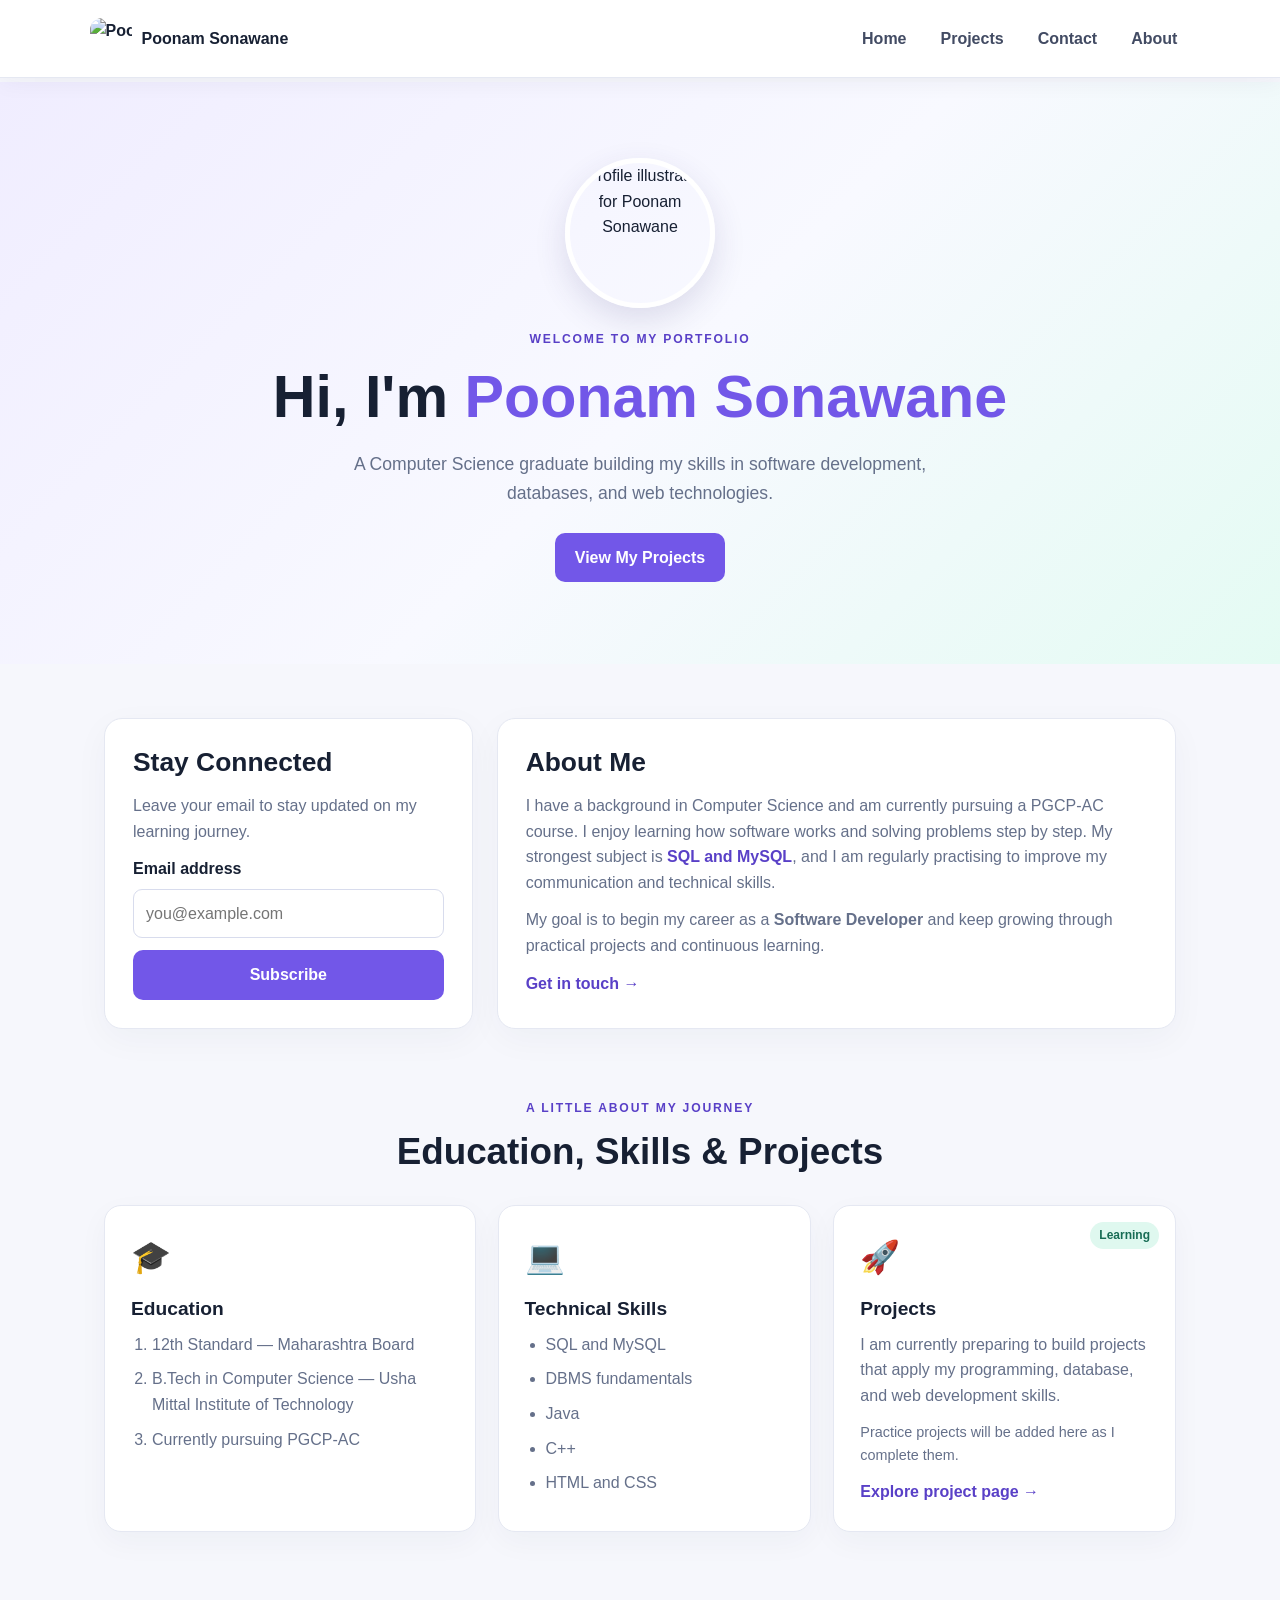
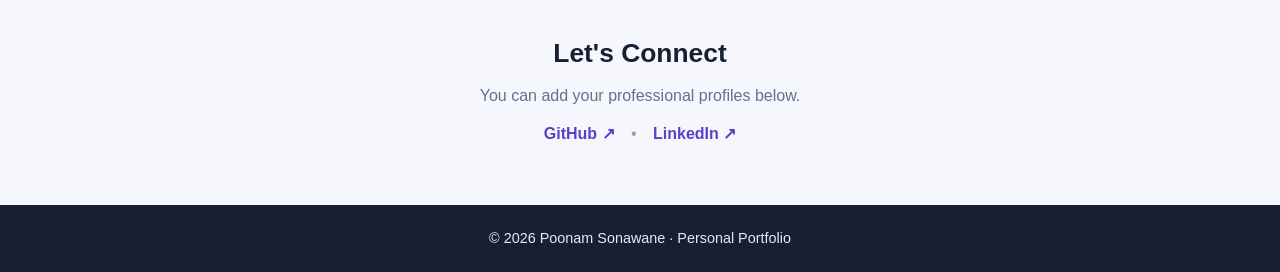
==== WPT/PortfolioWebsite/index.html @ a0be4c3a "Add files via upload" ====
<!DOCTYPE html>
<html lang="en">
<head>
    <meta charset="UTF-8">
    <meta name="viewport" content="width=device-width, initial-scale=1.0">
    <title>Poonam Sonawane | Portfolio</title>
    <link rel="stylesheet" href="style.css">
</head>
<body>
    <!-- Fixed header: the navigation stays visible while scrolling. -->
    <header class="site-header">
        <a class="brand" href="index.html">
            <img src="images/logo.svg" alt="Poonam portfolio logo" width="42" height="42">
            <span>Poonam Sonawane</span>
        </a>

        <nav id="main-nav" aria-label="Main navigation">
            <a href="index.html">Home</a>
            <a href="projects.html">Projects</a>
            <a href="contact.html">Contact</a>
            <a href="#about">About</a>
        </nav>
    </header>

    <main>
        <section class="hero">
            <img class="profile-photo" src="images/Poonam.jpeg" alt="Profile illustration for Poonam Sonawane" width="250" height="150">
            <p class="eyebrow">WELCOME TO MY PORTFOLIO</p>
            <h1>Hi, I'm <span>Poonam Sonawane</span></h1>
            <p class="hero-text">A Computer Science graduate building my skills in software development, databases, and web technologies.</p>
            <a class="button" href="projects.html">View My Projects</a>
        </section>

        <section class="intro-row" id="about">
            <aside class="subscribe-box">
                <h2>Stay Connected</h2>
                <p>Leave your email to stay updated on my learning journey.</p>
                <!-- This form is a front-end demo; it does not send or store email addresses yet. -->
                <form action="#" method="post">
                    <label for="subscribe-email">Email address</label>
                    <input type="email" id="subscribe-email" name="subscribe-email" placeholder="you@example.com" required>
                    <button type="submit">Subscribe</button>
                </form>
            </aside>

            <article class="about-box">
                <h2>About Me</h2>
                <p>I have a background in Computer Science and am currently pursuing a PGCP-AC course. I enjoy learning how software works and solving problems step by step. My strongest subject is <span class="highlight">SQL and MySQL</span>, and I am regularly practising to improve my communication and technical skills.</p>
                <p>My goal is to begin my career as a <strong>Software Developer</strong> and keep growing through practical projects and continuous learning.</p>
                <a class="text-link" href="contact.html">Get in touch →</a>
            </article>
        </section>

        <section class="cards-section">
            <div class="section-heading">
                <p class="eyebrow">A LITTLE ABOUT MY JOURNEY</p>
                <h2>Education, Skills & Projects</h2>
            </div>

            <div class="info-cards">
                <article class="info-card education-card">
                    <div class="card-icon" aria-hidden="true">🎓</div>
                    <h3>Education</h3>
                    <ol class="education-list">
                        <li>12th Standard — Maharashtra Board</li>
                        <li>B.Tech in Computer Science — Usha Mittal Institute of Technology</li>
                        <li>Currently pursuing PGCP-AC</li>
                    </ol>
                </article>

                <article class="info-card skills-card">
                    <div class="card-icon" aria-hidden="true">💻</div>
                    <h3>Technical Skills</h3>
                    <ul id="skills-list">
                        <li>SQL and MySQL</li>
                        <li>DBMS fundamentals</li>
                        <li>Java</li>
                        <li>C++</li>
                        <li>HTML and CSS</li>
                    </ul>
                </article>

                <article class="info-card projects-card">
                    <div class="card-icon" aria-hidden="true">🚀</div>
                    <h3>Projects</h3>
                    <p>I am currently preparing to build projects that apply my programming, database, and web development skills.</p>
                    <p class="small-note">Practice projects will be added here as I complete them.</p>
                    <a class="text-link" href="projects.html">Explore project page →</a>
                    <span class="card-badge">Learning</span>
                </article>
            </div>
        </section>

        <section class="social-section">
            <h2>Let's Connect</h2>
            <p>You can add your professional profiles below.</p>
            <!-- Replace these example URLs with your real profile links before submission. -->
            <a class="text-link" href="https://github.com/poonamsonawane21" target="_blank" rel="noopener noreferrer">GitHub ↗</a>
            <span class="link-divider">•</span>
            <a class="text-link" href="https://www.linkedin.com/in/poonam-sonawane2109/" target="_blank" rel="noopener noreferrer">LinkedIn ↗</a>
        </section>
    </main>

    <footer>
        <p>© 2026 Poonam Sonawane · Personal Portfolio</p>
    </footer>
</body>
</html>
---- WPT/PortfolioWebsite/style.css ----
/* Selector precedence (strongest to weakest): inline style > ID > class/attribute/pseudo-class > tag/pseudo-element > universal.
   If specificity is equal, the later matching rule generally wins. */

* {
    box-sizing: border-box;
    margin: 0;
    padding: 0;
}

:root {
    --ink: #172033;
    --muted: #65708a;
    --accent: #7257e8;
    --accent-dark: #5940c7;
    --surface: #ffffff;
    --page: #f6f7fc;
    --line: #e5e8f2;
    --mint: #dff8ef;
}

html { scroll-behavior: smooth; }

body {
    font-family: "Segoe UI", Arial, sans-serif;
    color: var(--ink);
    background: var(--page);
    line-height: 1.6;
    padding-top: 82px;
}

h1, h2, h3 { line-height: 1.2; }
h2 { font-size: 1.65rem; margin-bottom: 14px; }
h3 { font-size: 1.2rem; margin-bottom: 12px; }
p { margin-bottom: 12px; }
a { color: inherit; }

.site-header {
    position: fixed;
    top: 0;
    left: 0;
    right: 0;
    z-index: 10;
    min-height: 78px;
    padding: 14px 7%;
    display: flex;
    align-items: center;
    justify-content: space-between;
    gap: 24px;
    background: rgba(255, 255, 255, 0.96);
    border-bottom: 1px solid var(--line);
    box-shadow: 0 4px 22px rgba(30, 35, 70, 0.05);
}

.brand {
    display: flex;
    align-items: center;
    gap: 10px;
    text-decoration: none;
    font-weight: 750;
    white-space: nowrap;
}
.brand img { border-radius: 12px; }

#main-nav {
    display: flex;
    align-items: center;
    justify-content: flex-end;
    gap: 8px;
}
#main-nav a {
    padding: 9px 13px;
    border-radius: 9px;
    text-decoration: none;
    color: #424b63;
    font-weight: 600;
    transition: background-color 0.25s ease, color 0.25s ease;
}
#main-nav a:hover, #main-nav a[aria-current="page"] {
    background: #eeeaff;
    color: var(--accent-dark);
}

.hero {
    padding: 76px 20px 82px;
    text-align: center;
    background: linear-gradient(135deg, #f0edff 0%, #f8f9ff 52%, #e4fbf3 100%);
}
.profile-photo {
    display: block;
    width: 150px;
    height: 150px;
    object-fit: cover;
    border-radius: 50%;
    border: 5px solid white;
    margin: 0 auto 22px;
    box-shadow: 0 12px 32px rgba(56, 47, 112, 0.14);
}
.eyebrow {
    color: var(--accent-dark);
    font-size: 0.76rem;
    letter-spacing: 0.15em;
    font-weight: 800;
    text-transform: uppercase;
    margin-bottom: 12px;
}
.hero h1 { font-size: clamp(2.2rem, 5vw, 3.7rem); margin-bottom: 18px; }
.hero h1 span { color: var(--accent); }
.hero-text { max-width: 650px; margin: 0 auto 26px; color: var(--muted); font-size: 1.1rem; }

.button, button {
    display: inline-block;
    border: 0;
    border-radius: 10px;
    background: var(--accent);
    color: white;
    padding: 12px 20px;
    font: inherit;
    font-weight: 700;
    text-decoration: none;
    cursor: pointer;
    transition: background-color 0.25s ease, transform 0.25s ease;
}
.button:hover, button:hover { background: var(--accent-dark); transform: translateY(-2px); }

.intro-row {
    display: flex;
    align-items: stretch;
    gap: 24px;
    max-width: 1120px;
    margin: 54px auto;
    padding: 0 24px;
}
.subscribe-box, .about-box {
    border: 1px solid var(--line);
    border-radius: 18px;
    padding: 28px;
    background: var(--surface);
    box-shadow: 0 10px 35px rgba(32, 40, 75, 0.04);
}
.subscribe-box { flex: 1; min-width: 260px; }
.about-box { flex: 2; }
.subscribe-box p, .about-box p { color: var(--muted); }
label { display: block; font-weight: 650; margin-bottom: 7px; }
input, select, textarea {
    width: 100%;
    border: 1px solid #d8dced;
    border-radius: 9px;
    padding: 11px 12px;
    font: inherit;
    color: var(--ink);
    background: #fff;
}
input:focus, select:focus, textarea:focus { outline: 2px solid #c9bfff; border-color: var(--accent); }
.subscribe-box input { margin-bottom: 12px; }
.subscribe-box button { width: 100%; }
.highlight { color: var(--accent-dark); font-weight: 750; }
.text-link { color: var(--accent-dark); font-weight: 750; text-decoration: none; }
.text-link:hover { text-decoration: underline; }

.cards-section { max-width: 1120px; margin: 70px auto; padding: 0 24px; }
.section-heading { text-align: center; margin-bottom: 30px; }
.section-heading h2 { font-size: clamp(1.7rem, 3vw, 2.3rem); }
.info-cards { display: flex; align-items: stretch; gap: 22px; }
.info-card {
    position: relative; /* Relative positions the badge within this card. */
    flex: 1;
    min-width: 0;
    padding: 26px;
    border: 1px solid var(--line);
    border-radius: 17px;
    margin: 0;
    background: var(--surface);
    box-shadow: 0 10px 30px rgba(32, 40, 75, 0.04);
    transition: transform 0.25s ease, box-shadow 0.25s ease;
}
.info-card:hover { transform: translateY(-5px); box-shadow: 0 16px 35px rgba(32, 40, 75, 0.09); }
.education-card { flex: 1.1; }
.skills-card { flex: 0.9; }
.projects-card { flex: 1; }
.card-icon { font-size: 2rem; margin-bottom: 14px; }
.info-card p, .info-card li { color: var(--muted); }
.info-card ul, .info-card ol { padding-left: 21px; }
.info-card li { margin-bottom: 9px; }
.card-badge {
    position: absolute; /* Absolute positions this label inside the relative card. */
    top: 16px;
    right: 16px;
    background: var(--mint);
    color: #176c54;
    padding: 4px 9px;
    border-radius: 20px;
    font-size: 0.75rem;
    font-weight: 750;
}
.small-note, .status-text { color: var(--muted); font-size: 0.9rem; }
.social-section { text-align: center; padding: 36px 20px 58px; }
.social-section p { color: var(--muted); }
.link-divider { color: #9aa1b4; padding: 0 12px; }
footer {
    text-align: center;
    padding: 22px;
    background: #172033;
    color: #e6e9f5;
    font-size: 0.9rem;
}
footer p { margin: 0; }

.page-main { max-width: 1120px; margin: 0 auto; padding: 50px 24px 30px; }
.page-heading { text-align: center; margin-bottom: 38px; }
.page-heading h1 { font-size: clamp(2rem, 4vw, 3rem); margin-bottom: 15px; }
.page-heading > p:last-child { max-width: 720px; margin-left: auto; margin-right: auto; color: var(--muted); }
.table-wrap {
    background: white;
    border: 1px solid var(--line);
    border-radius: 16px;
    padding: 24px;
    overflow-x: auto;
}
table { width: 100%; border-collapse: collapse; margin-top: 12px; }
th, td { text-align: left; border: 1px solid var(--line); padding: 13px 12px; }
th { background: #eeeaff; color: #34266f; }
td a { color: var(--accent-dark); font-weight: 700; }
.project-highlight-section { margin-top: 58px; }
.project-cards .featured-project:first-child { flex: 1.25; }
.project-cards .featured-project:last-child { flex: 0.75; }

.contact-layout { display: flex; align-items: flex-start; gap: 28px; }
.contact-form, .contact-note {
    background: white;
    border: 1px solid var(--line);
    border-radius: 18px;
    padding: 28px;
}
.contact-form { flex: 1.5; }
.contact-note { flex: 1; min-width: 260px; }
.form-row { display: flex; gap: 18px; }
.form-field { flex: 1; min-width: 0; margin-bottom: 18px; }
.form-field input[type="radio"], .form-field input[type="checkbox"] { width: auto; }
.radio-field { border: 1px solid var(--line); border-radius: 10px; padding: 14px; }
.radio-field legend { padding: 0 5px; font-weight: 700; }
.radio-field label, .consent-field label { display: flex; align-items: center; gap: 9px; font-weight: 500; }
.form-actions { display: flex; gap: 12px; }
.secondary-button { background: #e9eaf2; color: var(--ink); }
.secondary-button:hover { background: #d9dbea; }
.contact-note iframe { border: 0; border-radius: 12px; margin-top: 8px; }
.contact-note .small-note { margin-top: 14px; }

@media (max-width: 760px) {
    body { padding-top: 120px; }
    .site-header { flex-direction: column; gap: 8px; padding: 10px 16px; }
    #main-nav { flex-wrap: wrap; justify-content: center; gap: 2px; }
    #main-nav a { padding: 7px 10px; }
    .hero { padding: 54px 18px 60px; }
    .intro-row, .info-cards, .contact-layout, .form-row { flex-direction: column; }
    .intro-row { margin: 34px auto; }
    .subscribe-box, .about-box, .contact-note { min-width: 0; }
    .info-card { width: 100%; }
    .page-main { padding: 34px 16px 20px; }
    .contact-form, .contact-note { padding: 20px; }
    .table-wrap { padding: 14px; }
}
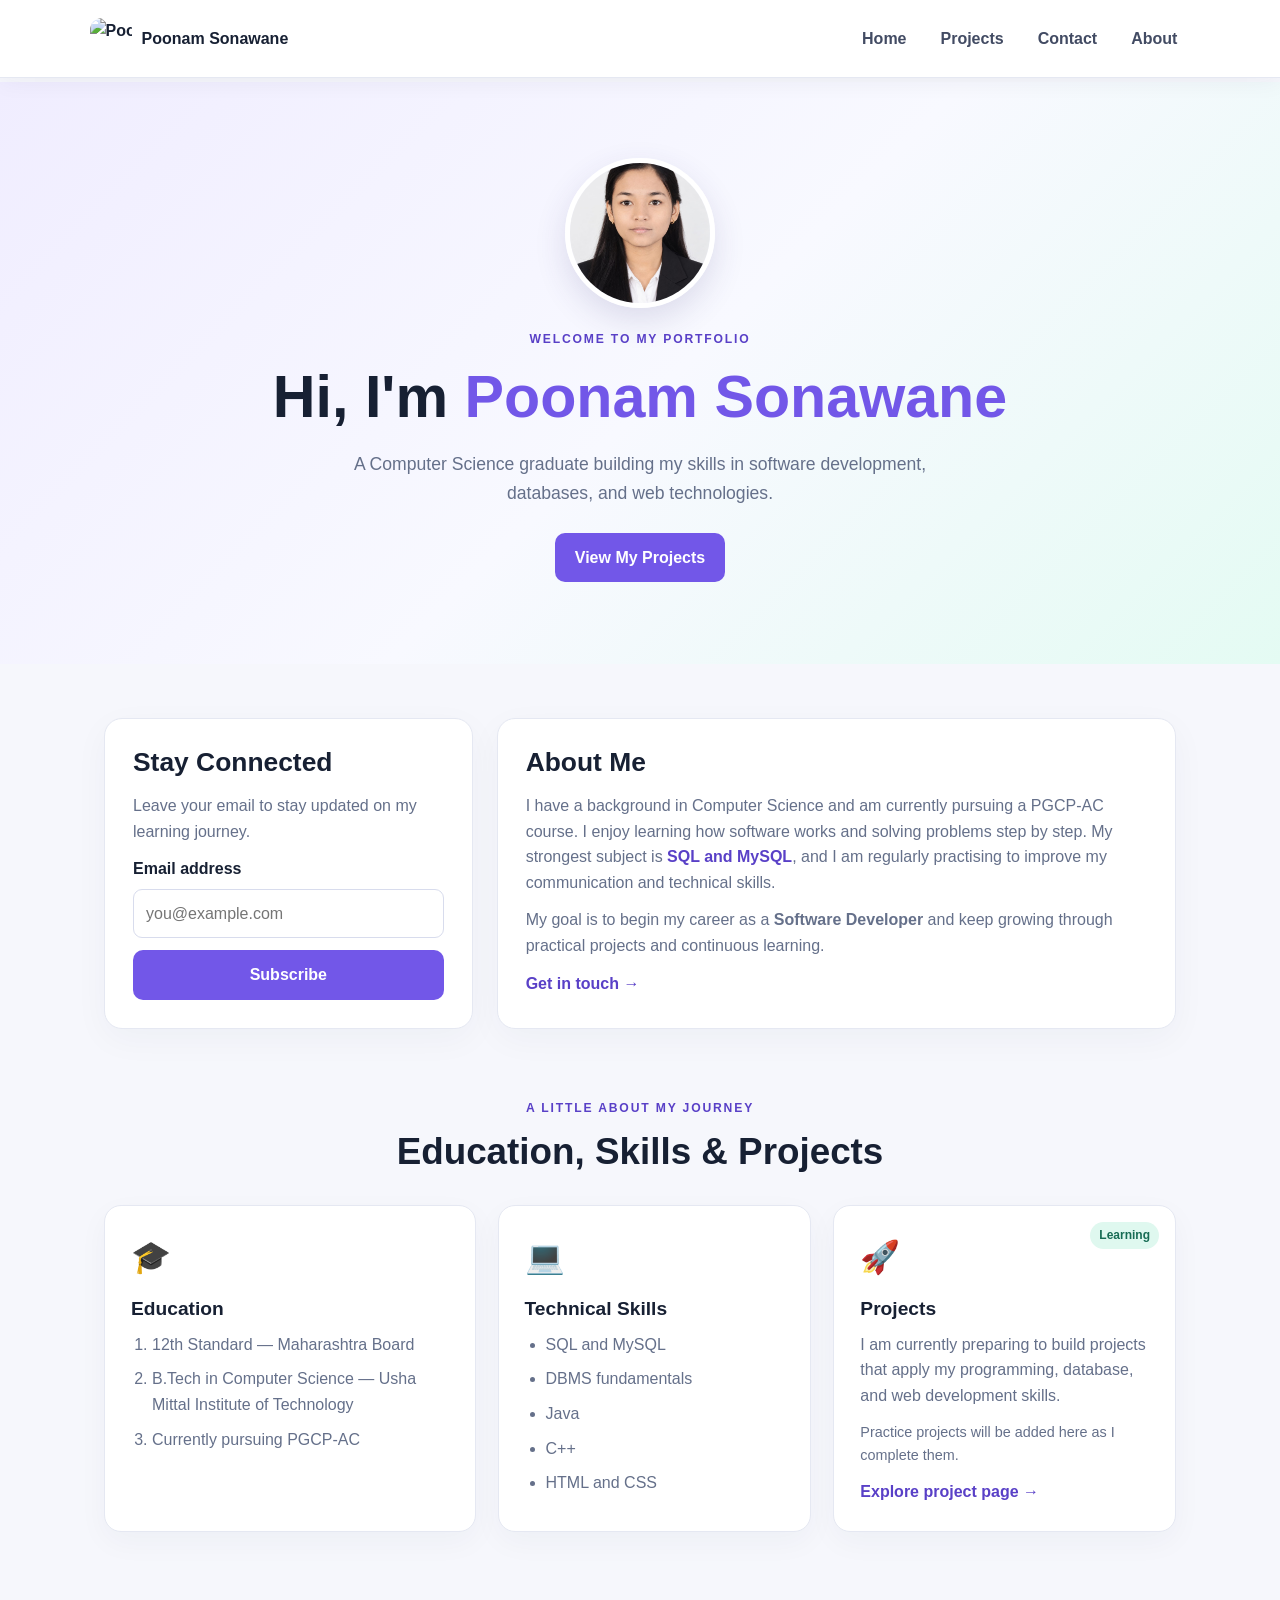
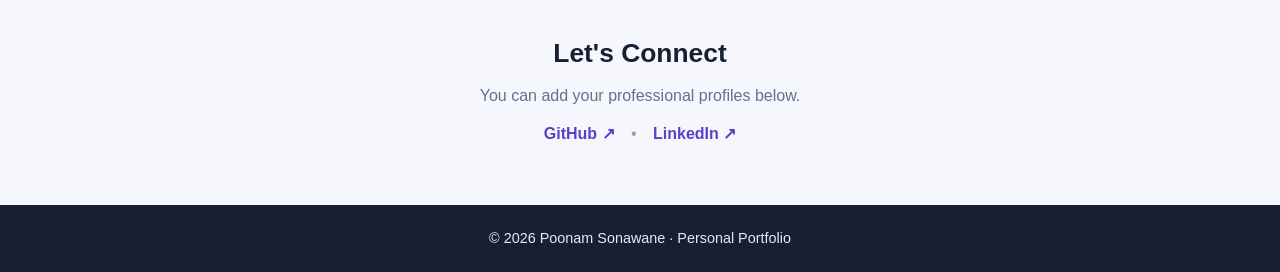
==== commit 3053b37e: "Update index.html" ====
--- a/WPT/PortfolioWebsite/index.html
+++ b/WPT/PortfolioWebsite/index.html
@@ -7,7 +7,7 @@
     <link rel="stylesheet" href="style.css">
 </head>
 <body>
-    <!-- Fixed header: the navigation stays visible while scrolling. -->
+  
     <header class="site-header">
         <a class="brand" href="index.html">
             <img src="images/logo.svg" alt="Poonam portfolio logo" width="42" height="42">
@@ -35,7 +35,7 @@
             <aside class="subscribe-box">
                 <h2>Stay Connected</h2>
                 <p>Leave your email to stay updated on my learning journey.</p>
-                <!-- This form is a front-end demo; it does not send or store email addresses yet. -->
+             
                 <form action="#" method="post">
                     <label for="subscribe-email">Email address</label>
                     <input type="email" id="subscribe-email" name="subscribe-email" placeholder="you@example.com" required>
@@ -94,7 +94,7 @@
         <section class="social-section">
             <h2>Let's Connect</h2>
             <p>You can add your professional profiles below.</p>
-            <!-- Replace these example URLs with your real profile links before submission. -->
+            
             <a class="text-link" href="https://github.com/poonamsonawane21" target="_blank" rel="noopener noreferrer">GitHub ↗</a>
             <span class="link-divider">•</span>
             <a class="text-link" href="https://www.linkedin.com/in/poonam-sonawane2109/" target="_blank" rel="noopener noreferrer">LinkedIn ↗</a>
